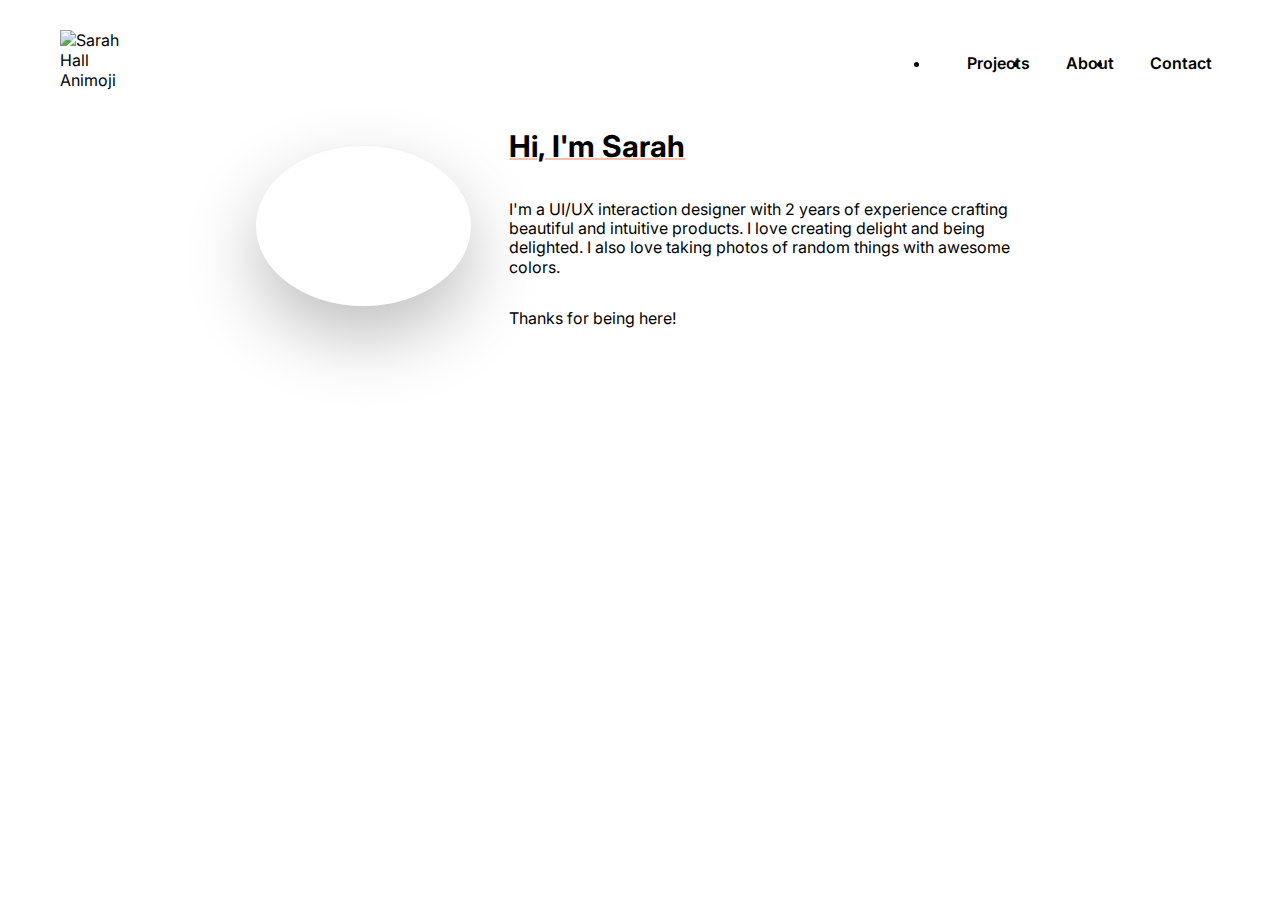
==== index.html @ f8ed9066 "added intro header box" ====
<!DOCTYPE html>
<html lang="en">
<head>
   <meta charset="utf-8">
   <meta name="viewport" content="width=device-width,initial-scale=1">
   <title>UI/UX Interaction Designer | Sarah Hall</title>
   <link href="css/reset.css" rel="stylesheet"><!-- DO NOT EDIT THIS LINE. -->
   <link href="https://fonts.googleapis.com/css2?family=Inter:wght@400;500;600;700;800&display=swap" rel="stylesheet">
   <link href="css/style.css" rel="stylesheet">
</head>
<body>
   <header>
      <img class="animoji" src="img/imgs--main-page/animoji.png" alt="Sarah Hall Animoji">
      <ul>
         <li>Projects</li>
         <li>About</li>
         <li>Contact</li>
      </ul>
   </header>
   <main>
      <div id="hero" class="hero">
         <div class="profile-pic-container"></div>
         <div class="intro-text-container">
            <h1>Hi, I'm Sarah</h1>
            <p class="intro-text">I'm a UI/UX interaction designer with 2 years of experience crafting beautiful and intuitive products. I love creating delight and being delighted. I also love taking photos of random things with awesome colors. </p>
            <p class="intro-text">Thanks for being here!</p>
         </div>
      </div>
   </main>
</body>
</html>
---- css/style.css ----
body {
    font-family: 'Inter';
    color: #010101;
}

.animoji {
    position: absolute; 
    width: 60px; 
    height: 60px; 
    left: 60px;
    top: 30px;
}

ul {
    display: flex;
    justify-content: flex-end;
    align-items: center;
    margin-top: 32px; 
    margin-right: 60px; 
    padding: 21px 0px;
}

li {
    padding-left: 36px;
    font-weight: 600;
}

#hero {
    display: flex;
    justify-content: center;
    align-items: center; 
    width: 60vw; 
    height: 200px;
    margin: auto;
    margin-top: 32px;
    border-radius: 3px;
}

.intro-text-container {
    display: flex;
    flex-direction: column;
}

h1 {
    font-family: 'Inter';
    font-size: 30px; 
    font-weight: 700; 
    margin-left: 38px;
    margin-bottom: 20px;
    text-decoration: underline 2px solid #F7C0AA;
}

.profile-pic-container { 
    width: 80%; 
    height: 80%;
    border-radius: 100%; 
    background: url(../img/imgs--main-page/profile-pic.jpg) no-repeat left center / cover; 
    box-shadow: 0px 30px 70px rgba(0, 0, 0, 0.25);
}

.intro-text {
    margin-left: 38px;
    line-height: 1.2;
}
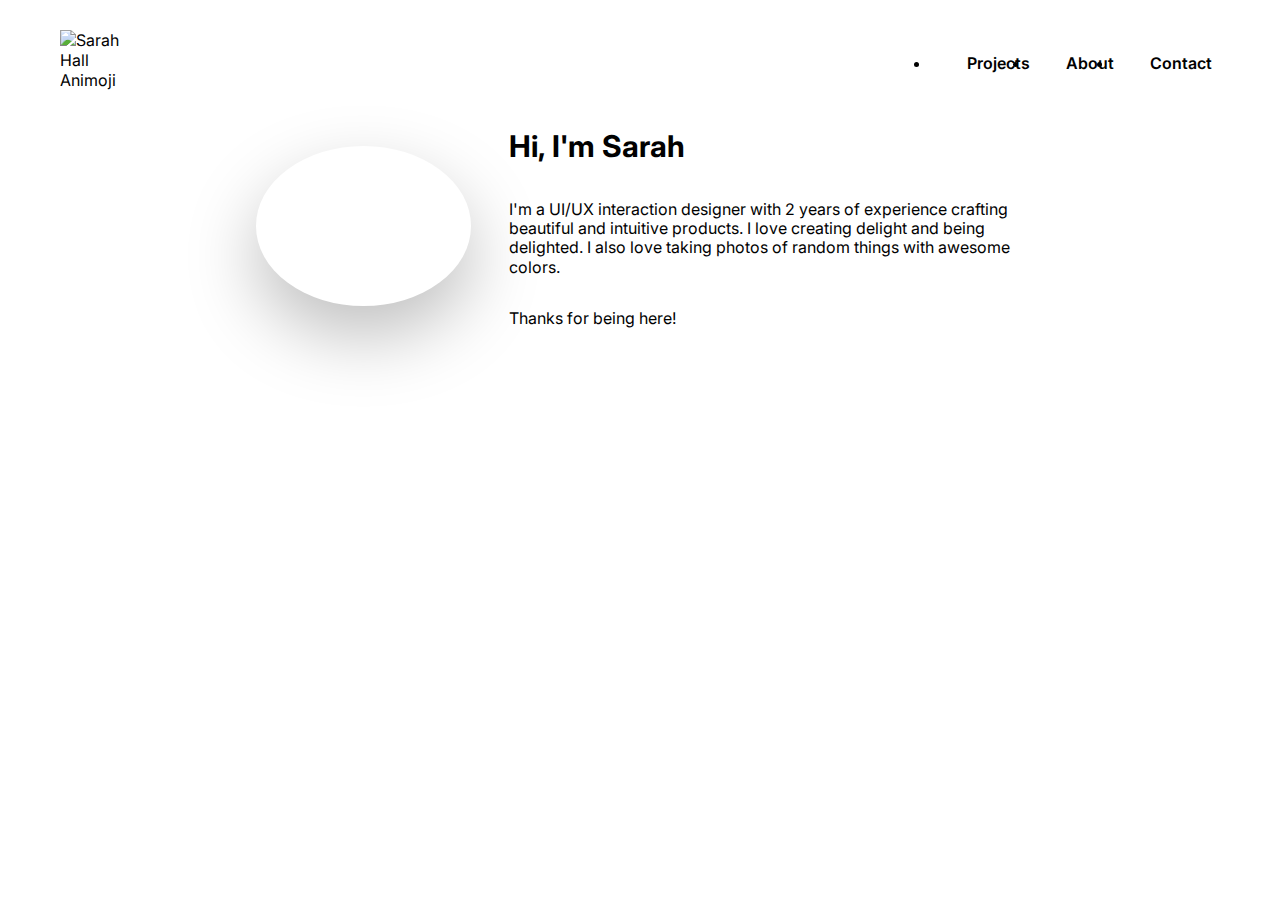
==== commit d79f6aa9: "added portfolio flexbox" ====
--- a/index.html
+++ b/index.html
@@ -26,6 +26,14 @@
             <p class="intro-text">Thanks for being here!</p>
          </div>
       </div>
+      <div id="portfolio-pictures">
+         <a href=""><img class="portfolio-pic" src="img/imgs--main-page/zaar.png" alt=""></a>
+         <a href=""><img class="portfolio-pic" src="img/imgs--main-page/quad.png" alt=""></a>
+         <a href=""><img class="portfolio-pic" src="img/imgs--main-page/trainsolo.png" alt=""></a>
+         <a href=""><img class="portfolio-pic" src="img/imgs--main-page/rwr.png" alt=""></a>
+         <a href=""><img class="portfolio-pic" src="img/imgs--main-page/infographic.png" alt=""></a>
+         <a href=""><img class="portfolio-pic" src="img/imgs--main-page/voy.png" alt=""></a>
+      </div>
    </main>
 </body>
 </html>
--- a/css/style.css
+++ b/css/style.css
@@ -47,7 +47,6 @@
     font-weight: 700; 
     margin-left: 38px;
     margin-bottom: 20px;
-    text-decoration: underline 2px solid #F7C0AA;
 }
 
 .profile-pic-container { 
@@ -61,4 +60,21 @@
 .intro-text {
     margin-left: 38px;
     line-height: 1.2;
+}
+
+#portfolio-pictures {
+    display: flex;
+    flex-wrap: wrap;
+    width: 80vw;
+    margin: auto; 
+    margin-top: 40px; 
+    margin-bottom: 40px; 
+}
+
+a {
+    width: 50%; 
+}
+
+.portfolio-pic {
+    width: 100%;
 }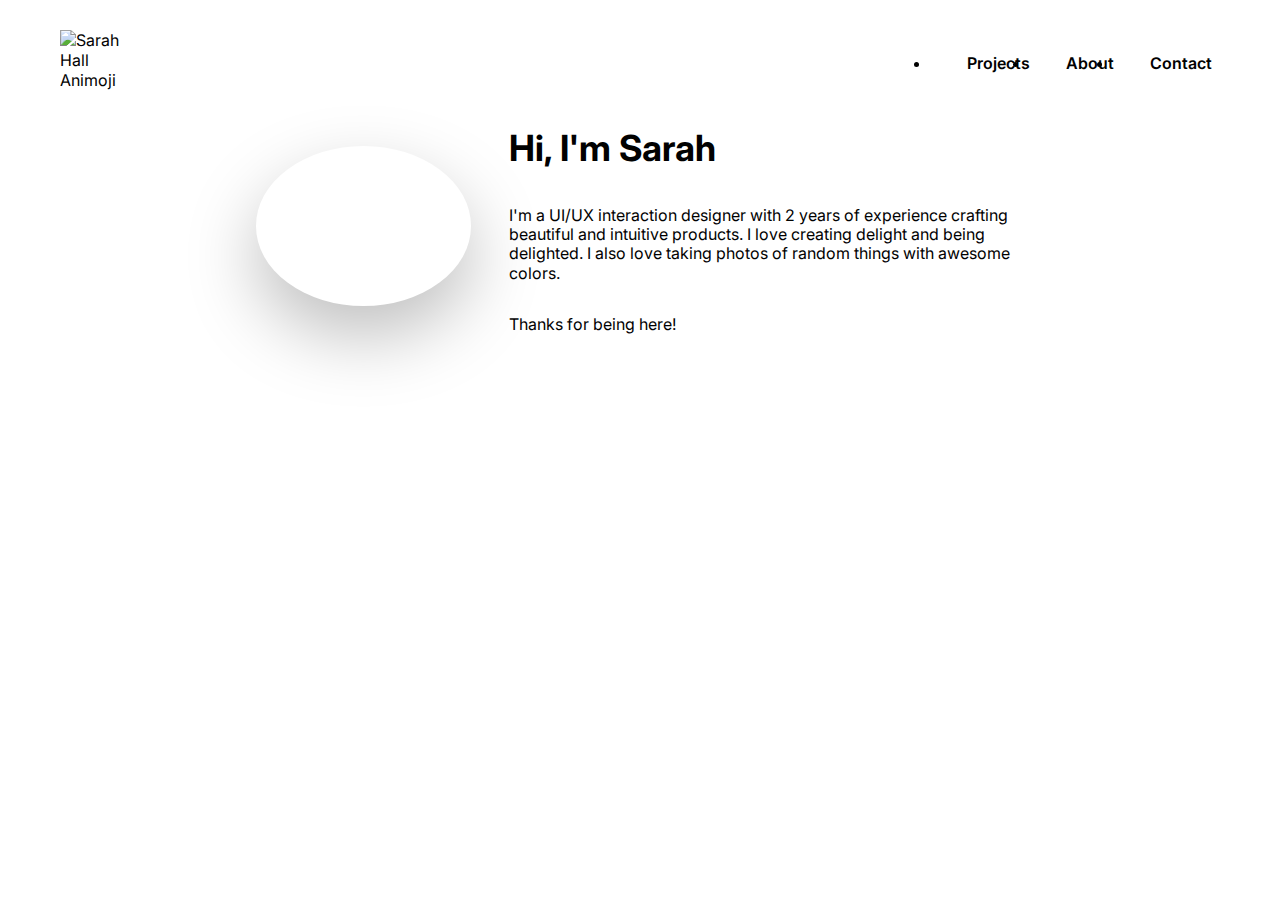
==== commit 2a3b3f13: "added content to zaar page" ====
--- a/index.html
+++ b/index.html
@@ -27,7 +27,7 @@
          </div>
       </div>
       <div id="portfolio-pictures">
-         <a href=""><img class="portfolio-pic" src="img/imgs--main-page/zaar.png" alt=""></a>
+         <a href="zaar.html"><img class="portfolio-pic" src="img/imgs--main-page/zaar.png" alt=""></a>
          <a href=""><img class="portfolio-pic" src="img/imgs--main-page/quad.png" alt=""></a>
          <a href=""><img class="portfolio-pic" src="img/imgs--main-page/trainsolo.png" alt=""></a>
          <a href=""><img class="portfolio-pic" src="img/imgs--main-page/rwr.png" alt=""></a>
--- a/css/style.css
+++ b/css/style.css
@@ -43,7 +43,7 @@
 
 h1 {
     font-family: 'Inter';
-    font-size: 30px; 
+    font-size: 36px; 
     font-weight: 700; 
     margin-left: 38px;
     margin-bottom: 20px;
@@ -65,16 +65,18 @@
 #portfolio-pictures {
     display: flex;
     flex-wrap: wrap;
-    width: 80vw;
+    justify-content: space-evenly;
+    width: 85vw;
     margin: auto; 
     margin-top: 40px; 
     margin-bottom: 40px; 
 }
 
 a {
-    width: 50%; 
+    width: 50%;
 }
 
 .portfolio-pic {
-    width: 100%;
+    width: 90%;
+    padding: 20px;
 }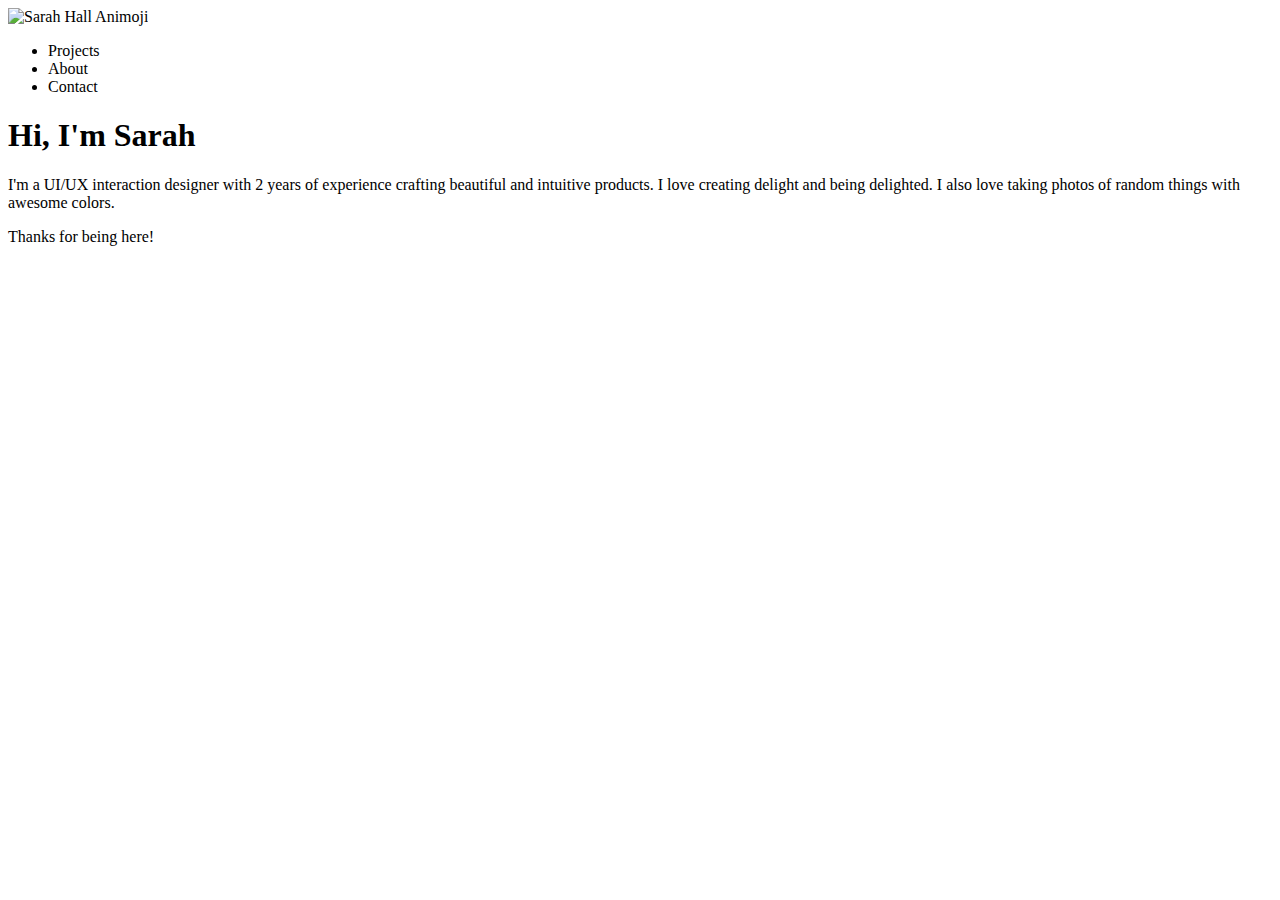
==== commit 74ed7c1a: "created rwr.html" ====
--- a/index.html
+++ b/index.html
@@ -3,10 +3,6 @@
 <head>
    <meta charset="utf-8">
    <meta name="viewport" content="width=device-width,initial-scale=1">
-   <title>UI/UX Interaction Designer | Sarah Hall</title>
-   <link href="css/reset.css" rel="stylesheet"><!-- DO NOT EDIT THIS LINE. -->
-   <link href="https://fonts.googleapis.com/css2?family=Inter:wght@400;500;600;700;800&display=swap" rel="stylesheet">
-   <link href="css/style.css" rel="stylesheet">
 </head>
 <body>
    <header>
@@ -28,11 +24,11 @@
       </div>
       <div id="portfolio-pictures">
          <a href="zaar.html"><img class="portfolio-pic" src="img/imgs--main-page/zaar.png" alt=""></a>
-         <a href=""><img class="portfolio-pic" src="img/imgs--main-page/quad.png" alt=""></a>
-         <a href=""><img class="portfolio-pic" src="img/imgs--main-page/trainsolo.png" alt=""></a>
-         <a href=""><img class="portfolio-pic" src="img/imgs--main-page/rwr.png" alt=""></a>
-         <a href=""><img class="portfolio-pic" src="img/imgs--main-page/infographic.png" alt=""></a>
-         <a href=""><img class="portfolio-pic" src="img/imgs--main-page/voy.png" alt=""></a>
+         <a href="quad.html"><img class="portfolio-pic" src="img/imgs--main-page/quad.png" alt=""></a>
+         <a href="trainsolo.html"><img class="portfolio-pic" src="img/imgs--main-page/trainsolo.png" alt=""></a>
+         <a href="rwr.html"><img class="portfolio-pic" src="img/imgs--main-page/rwr.png" alt=""></a>
+         <a href="infographic.html"><img class="portfolio-pic" src="img/imgs--main-page/infographic.png" alt=""></a>
+         <a href="voy.html"><img class="portfolio-pic" src="img/imgs--main-page/voy.png" alt=""></a>
       </div>
    </main>
 </body>
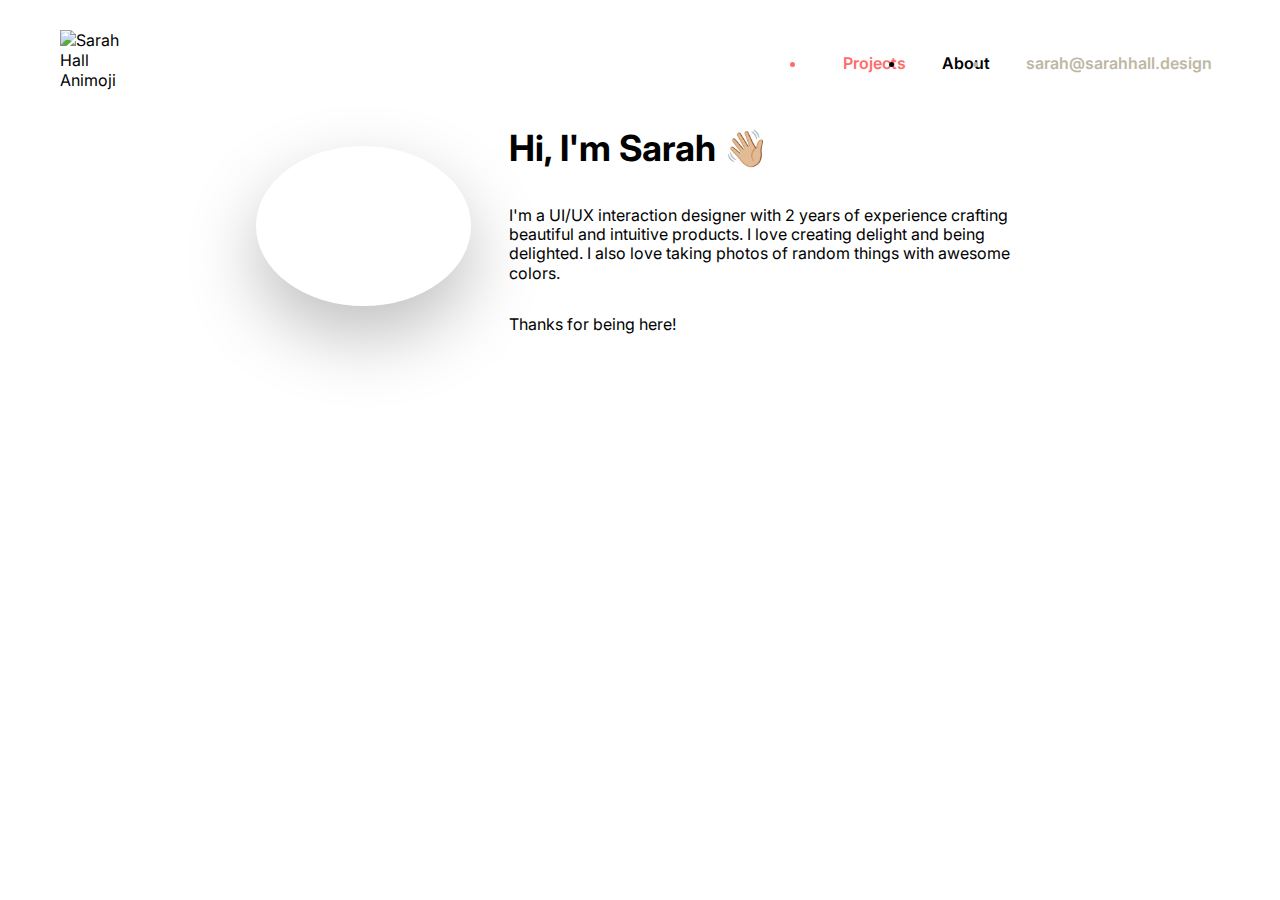
==== commit cdadd40c: "styled the quad" ====
--- a/index.html
+++ b/index.html
@@ -3,21 +3,25 @@
 <head>
    <meta charset="utf-8">
    <meta name="viewport" content="width=device-width,initial-scale=1">
+   <title>UI/UX Interaction Designer | Sarah Hall</title>
+   <link href="css/reset.css" rel="stylesheet"><!-- DO NOT EDIT THIS LINE. -->
+   <link href="https://fonts.googleapis.com/css2?family=Inter:wght@400;500;600;700;800&display=swap" rel="stylesheet">
+   <link href="css/style.css" rel="stylesheet">
 </head>
 <body>
    <header>
       <img class="animoji" src="img/imgs--main-page/animoji.png" alt="Sarah Hall Animoji">
       <ul>
-         <li>Projects</li>
-         <li>About</li>
-         <li>Contact</li>
+         <li style="color: #FF6B6B">Projects</li>
+         <li><a href="about.html">About</a></li>
+         <li style="color: #BEB7A4;">sarah@sarahhall.design</li>
       </ul>
    </header>
    <main>
       <div id="hero" class="hero">
          <div class="profile-pic-container"></div>
          <div class="intro-text-container">
-            <h1>Hi, I'm Sarah</h1>
+            <h1>Hi, I'm Sarah 👋🏼</h1>
             <p class="intro-text">I'm a UI/UX interaction designer with 2 years of experience crafting beautiful and intuitive products. I love creating delight and being delighted. I also love taking photos of random things with awesome colors. </p>
             <p class="intro-text">Thanks for being here!</p>
          </div>
@@ -27,8 +31,6 @@
          <a href="quad.html"><img class="portfolio-pic" src="img/imgs--main-page/quad.png" alt=""></a>
          <a href="trainsolo.html"><img class="portfolio-pic" src="img/imgs--main-page/trainsolo.png" alt=""></a>
          <a href="rwr.html"><img class="portfolio-pic" src="img/imgs--main-page/rwr.png" alt=""></a>
-         <a href="infographic.html"><img class="portfolio-pic" src="img/imgs--main-page/infographic.png" alt=""></a>
-         <a href="voy.html"><img class="portfolio-pic" src="img/imgs--main-page/voy.png" alt=""></a>
       </div>
    </main>
 </body>
--- a/css/style.css
+++ b/css/style.css
@@ -0,0 +1,88 @@
+body {
+    font-family: 'Inter';
+    color: #010101;
+}
+
+.animoji {
+    position: absolute; 
+    width: 60px; 
+    height: 60px; 
+    left: 60px;
+    top: 30px;
+}
+
+ul {
+    display: flex;
+    justify-content: flex-end;
+    align-items: center;
+    margin-top: 32px; 
+    margin-right: 60px; 
+    padding: 21px 0px;
+}
+
+li {
+    padding-left: 36px;
+    font-weight: 600;
+}
+
+#hero {
+    display: flex;
+    justify-content: center;
+    align-items: center; 
+    width: 60vw; 
+    height: 200px;
+    margin: auto;
+    margin-top: 32px;
+    border-radius: 3px;
+}
+
+.intro-text-container {
+    display: flex;
+    flex-direction: column;
+}
+
+h1 {
+    font-family: 'Inter';
+    font-size: 36px; 
+    font-weight: 700; 
+    margin-left: 38px;
+    margin-bottom: 20px;
+}
+
+.profile-pic-container { 
+    width: 80%; 
+    height: 80%;
+    border-radius: 100%; 
+    background: url(../img/imgs--main-page/profile-pic.jpg) no-repeat left center / cover; 
+    box-shadow: 0px 30px 70px rgba(0, 0, 0, 0.25);
+}
+
+.intro-text {
+    margin-left: 38px;
+    line-height: 1.2;
+}
+
+#portfolio-pictures {
+    display: flex;
+    flex-wrap: wrap;
+    justify-content: space-evenly;
+    width: 85vw;
+    margin: auto; 
+    margin-top: 40px; 
+    margin-bottom: 40px; 
+}
+
+a {
+    width: 50%;
+    text-decoration: none; 
+    color: #010101;
+}
+
+.portfolio-pic {
+    width: 90%;
+    padding: 20px;
+}
+
+a:hover {
+    text-decoration: underline 3px solid #FF6B6B;
+    text-underline-offset: 4px;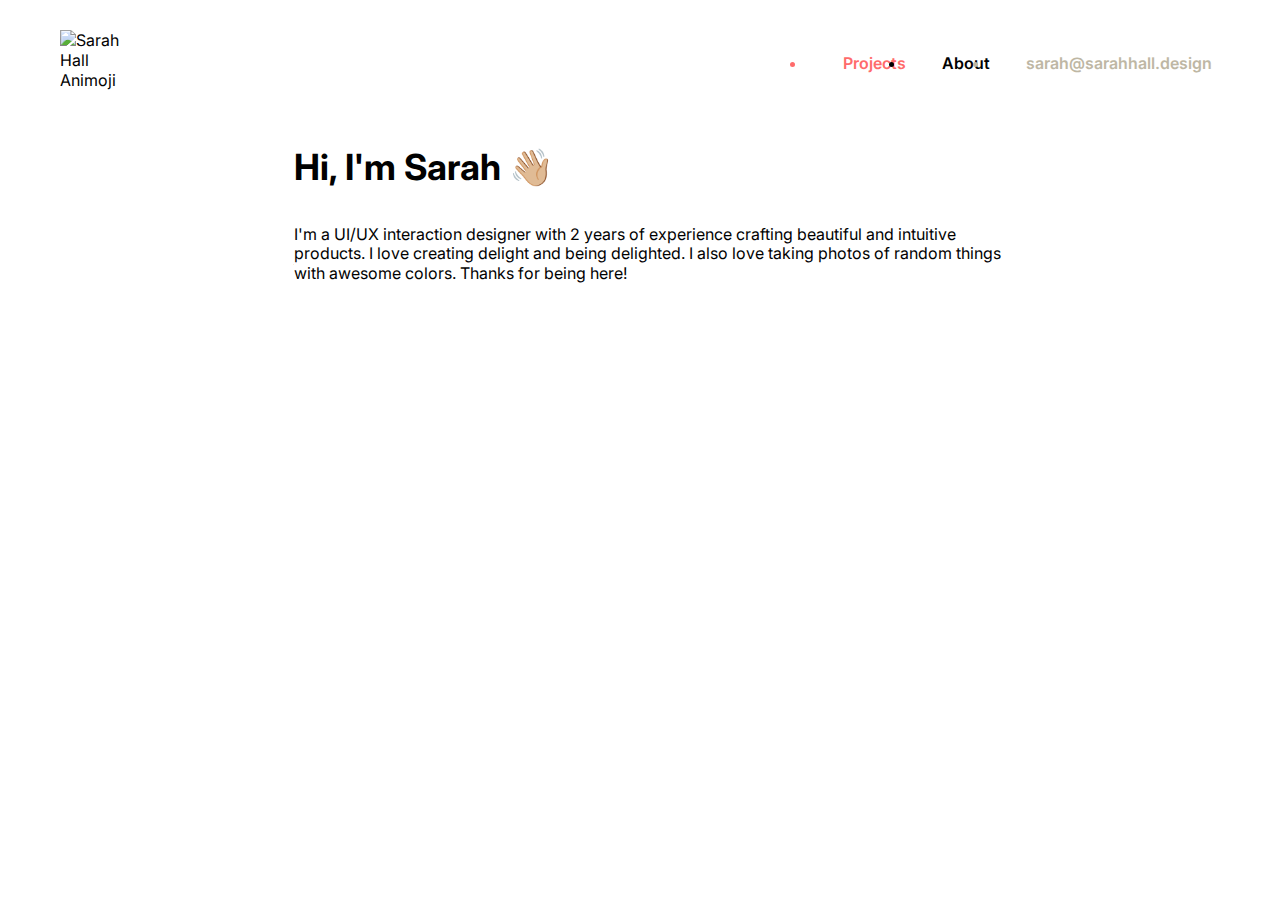
==== commit 6b197c1b: "deleted image" ====
--- a/index.html
+++ b/index.html
@@ -22,8 +22,8 @@
          <div class="profile-pic-container"></div>
          <div class="intro-text-container">
             <h1>Hi, I'm Sarah 👋🏼</h1>
-            <p class="intro-text">I'm a UI/UX interaction designer with 2 years of experience crafting beautiful and intuitive products. I love creating delight and being delighted. I also love taking photos of random things with awesome colors. </p>
-            <p class="intro-text">Thanks for being here!</p>
+            <p class="intro-text">I'm a UI/UX interaction designer with 2 years of experience crafting beautiful and intuitive products. I love creating delight and being delighted. I also love taking photos of random things with awesome colors. Thanks for being here!</p>
+            <p class="intro-text"></p>
          </div>
       </div>
       <div id="portfolio-pictures">
--- a/css/style.css
+++ b/css/style.css
@@ -27,6 +27,7 @@
 
 #hero {
     display: flex;
+    position: relative;
     justify-content: center;
     align-items: center; 
     width: 60vw; 
@@ -47,14 +48,6 @@
     font-weight: 700; 
     margin-left: 38px;
     margin-bottom: 20px;
-}
-
-.profile-pic-container { 
-    width: 80%; 
-    height: 80%;
-    border-radius: 100%; 
-    background: url(../img/imgs--main-page/profile-pic.jpg) no-repeat left center / cover; 
-    box-shadow: 0px 30px 70px rgba(0, 0, 0, 0.25);
 }
 
 .intro-text {
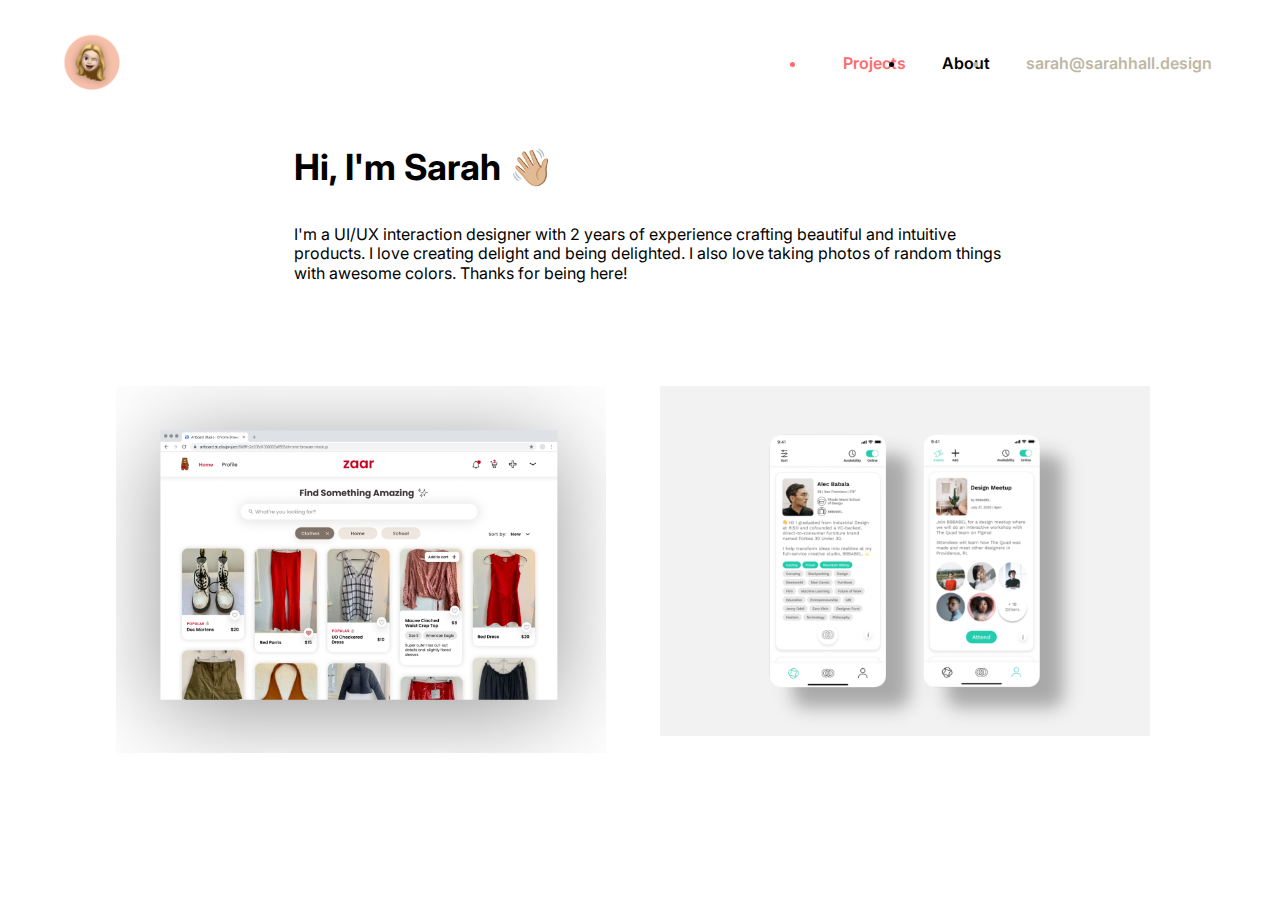
==== commit ac94ea0d: "changed photos" ====
--- a/index.html
+++ b/index.html
@@ -4,13 +4,13 @@
    <meta charset="utf-8">
    <meta name="viewport" content="width=device-width,initial-scale=1">
    <title>UI/UX Interaction Designer | Sarah Hall</title>
+   <link href="https://fonts.googleapis.com/css2?family=Inter:wght@400;500;600;700;800&display=swap" rel="stylesheet">
    <link href="css/reset.css" rel="stylesheet"><!-- DO NOT EDIT THIS LINE. -->
-   <link href="https://fonts.googleapis.com/css2?family=Inter:wght@400;500;600;700;800&display=swap" rel="stylesheet">
    <link href="css/style.css" rel="stylesheet">
 </head>
 <body>
    <header>
-      <img class="animoji" src="img/imgs--main-page/animoji.png" alt="Sarah Hall Animoji">
+      <img class="animoji" src="img/animoji.png" alt="Sarah Hall Animoji">
       <ul>
          <li style="color: #FF6B6B">Projects</li>
          <li><a href="about.html">About</a></li>
@@ -27,10 +27,10 @@
          </div>
       </div>
       <div id="portfolio-pictures">
-         <a href="zaar.html"><img class="portfolio-pic" src="img/imgs--main-page/zaar.png" alt=""></a>
-         <a href="quad.html"><img class="portfolio-pic" src="img/imgs--main-page/quad.png" alt=""></a>
-         <a href="trainsolo.html"><img class="portfolio-pic" src="img/imgs--main-page/trainsolo.png" alt=""></a>
-         <a href="rwr.html"><img class="portfolio-pic" src="img/imgs--main-page/rwr.png" alt=""></a>
+         <a href="zaar.html"><img class="portfolio-pic" src="img/zaar.png" alt=""></a>
+         <a href="quad.html"><img class="portfolio-pic" src="img/quad.png" alt=""></a>
+         <a href="trainsolo.html"><img class="portfolio-pic" src="img/trainsolo.png" alt=""></a>
+         <a href="rwr.html"><img class="portfolio-pic" src="img/rwr.png" alt=""></a>
       </div>
    </main>
 </body>
